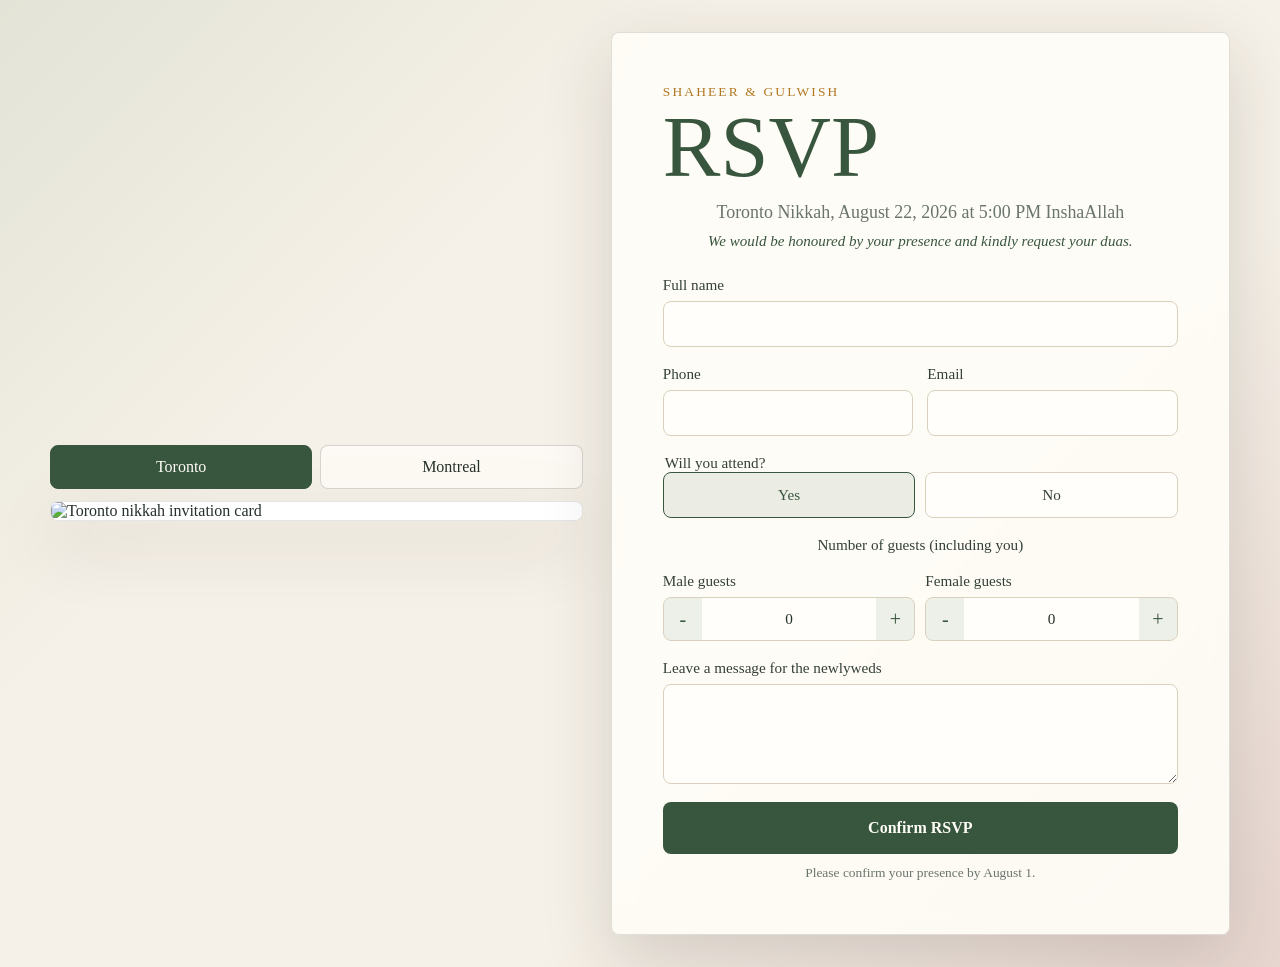
==== index.html @ 8f4cc578 "Add main RSVP guarded stepper fallback" ====
<!doctype html>
<html lang="en">
  <head>
    <meta charset="utf-8">
    <meta name="viewport" content="width=device-width, initial-scale=1">
    <title>Shaheer & Gulwish RSVP</title>
    <link rel="stylesheet" href="styles.css?v=20260627g">
    <style>
      .guest-grid{display:grid;grid-template-columns:minmax(0,1fr) minmax(0,1fr);gap:10px}.guest-control{min-width:0}.stepper{display:grid;grid-template-columns:38px minmax(34px,1fr) 38px;min-height:44px;overflow:hidden;border:1px solid var(--line);border-radius:8px;background:#fffefa}.stepper input{border:0;border-radius:0;padding:0 4px;text-align:center;appearance:textfield}.stepper input::-webkit-outer-spin-button,.stepper input::-webkit-inner-spin-button{margin:0;appearance:none}.stepper-button{min-width:0;border:0;background:rgba(111,143,108,.12);color:var(--green-dark);cursor:pointer;font-size:1.25rem;line-height:1}body[data-event="walima"] .stepper-button{background:rgba(127,18,29,.1);color:var(--rose)}@media (max-width:560px){.guest-grid{grid-template-columns:minmax(0,1fr) minmax(0,1fr)}.stepper{grid-template-columns:32px minmax(28px,1fr) 32px}}
    </style>
  </head>
  <body>
    <main class="page-shell">
      <section class="card-preview" aria-label="Wedding invitation preview">
        <div class="event-tabs" role="tablist" aria-label="Choose event">
          <button class="event-tab is-active" type="button" data-event="nikkah" aria-selected="true">
            Toronto
          </button>
          <button class="event-tab" type="button" data-event="walima" aria-selected="false">
            Montreal
          </button>
        </div>

        <div class="image-frame">
          <img id="invitationImage" src="nikkah-card.jpeg" alt="Toronto nikkah invitation card">
        </div>
      </section>

      <section class="rsvp-panel" aria-labelledby="formTitle">
        <p class="eyebrow">Shaheer & Gulwish</p>
        <h1 id="formTitle">RSVP</h1>
        <p id="eventSummary" class="event-summary">
          Toronto Nikkah, August 22, 2026 at 5:00 PM InshaAllah
        </p>
        <p class="rsvp-blessing">
          We would be honoured by your presence and kindly request your duas.
        </p>
        <form id="rsvpForm" novalidate>
          <input type="hidden" name="event" id="eventInput" value="Toronto Nikkah">
          <input type="hidden" name="event_city" id="eventCityInput" value="Toronto">
          <input type="hidden" name="event_date" id="eventDateInput" value="August 22, 2026">
          <input type="hidden" name="family" id="familyInput">

          <label>
            Full name
            <input name="name" type="text" autocomplete="name" required>
          </label>

          <div class="field-grid">
            <label>
              Phone
              <input name="phone" type="tel" autocomplete="tel" inputmode="tel">
            </label>
            <label>
              Email
              <input name="email" type="email" autocomplete="email">
            </label>
          </div>

          <fieldset>
            <legend>Will you attend?</legend>
            <div class="choice-row">
              <label class="choice">
                <input type="radio" name="attending" value="Yes" checked>
                <span>Yes</span>
              </label>
              <label class="choice">
                <input type="radio" name="attending" value="No">
                <span>No</span>
              </label>
            </div>
          </fieldset>

          <fieldset id="guestGroup" class="guest-group">
            <legend>Number of guests (including you)</legend>
            <div class="guest-grid">
              <label class="guest-control">
                <span>Male guests</span>
                <span class="stepper">
                  <button type="button" class="stepper-button" data-stepper-target="maleGuestCount" data-stepper-change="-1" aria-label="Decrease male guests">-</button>
                  <input id="maleGuestCount" name="guest_count_male" type="number" min="0" max="20" value="0" inputmode="numeric">
                  <button type="button" class="stepper-button" data-stepper-target="maleGuestCount" data-stepper-change="1" aria-label="Increase male guests">+</button>
                </span>
              </label>
              <label class="guest-control">
                <span>Female guests</span>
                <span class="stepper">
                  <button type="button" class="stepper-button" data-stepper-target="femaleGuestCount" data-stepper-change="-1" aria-label="Decrease female guests">-</button>
                  <input id="femaleGuestCount" name="guest_count_female" type="number" min="0" max="20" value="0" inputmode="numeric">
                  <button type="button" class="stepper-button" data-stepper-target="femaleGuestCount" data-stepper-change="1" aria-label="Increase female guests">+</button>
                </span>
              </label>
            </div>
            <input id="guestCount" name="guest_count" type="hidden" value="0">
          </fieldset>

          <label>
            Leave a message for the newlyweds
            <textarea name="message" rows="4"></textarea>
          </label>

          <button id="submitButton" class="submit-button" type="submit">
            Confirm RSVP
          </button>

          <p id="formStatus" class="form-status" role="status" aria-live="polite"></p>
          <p class="rsvp-deadline">Please confirm your presence by August 1.</p>
        </form>
      </section>
    </main>

    <script src="script.js?v=20260627g"></script>
    <script>
      function ensureInshaAllah() {
        const summary = document.querySelector("#eventSummary");
        if (summary && !summary.textContent.includes("InshaAllah")) {
          summary.textContent = `${summary.textContent.trim()} InshaAllah`;
        }
      }

      ensureInshaAllah();
      document.querySelectorAll(".event-tab").forEach((tab) => {
        tab.addEventListener("click", () => setTimeout(ensureInshaAllah, 0));
      });

      if (!window.rsvpStepperReady) {
        document.querySelectorAll("[data-stepper-target]").forEach((button) => {
          button.addEventListener("click", () => {
            const input = document.querySelector(`#${button.dataset.stepperTarget}`);
            const total = document.querySelector("#guestCount");

            if (!input) return;

            const change = Number(button.dataset.stepperChange) || 0;
            const min = Number(input.min) || 0;
            const max = Number(input.max) || 20;
            input.value = Math.min(Math.max((Number(input.value) || 0) + change, min), max);

            if (total) {
              const male = Number(document.querySelector("#maleGuestCount")?.value) || 0;
              const female = Number(document.querySelector("#femaleGuestCount")?.value) || 0;
              total.value = male + female;
            }
          });
        });
      }
    </script>
  </body>
</html>
---- styles.css ----
:root {
  color-scheme: light;
  --ink: #26302b;
  --muted: #69746c;
  --paper: #fffdf8;
  --line: #d9d0bd;
  --green: #6f8f6c;
  --green-dark: #38553d;
  --rose: #7f121d;
  --gold: #b07722;
  --shadow: 0 22px 70px rgba(36, 32, 25, 0.16);
}

* {
  box-sizing: border-box;
}

body {
  margin: 0;
  min-height: 100vh;
  color: var(--ink);
  background:
    linear-gradient(135deg, rgba(111, 143, 108, 0.14), transparent 32%),
    linear-gradient(315deg, rgba(127, 18, 29, 0.12), transparent 34%),
    #f6f1e8;
  font-family: Georgia, "Times New Roman", serif;
}

button,
input,
textarea {
  font: inherit;
}

.page-shell {
  width: min(1180px, calc(100% - 32px));
  min-height: 100vh;
  margin: 0 auto;
  display: grid;
  grid-template-columns: minmax(280px, 0.86fr) minmax(320px, 1fr);
  gap: 28px;
  align-items: center;
  padding: 32px 0;
}

.card-preview,
.rsvp-panel {
  min-width: 0;
}

.event-tabs {
  display: grid;
  grid-template-columns: 1fr 1fr;
  gap: 8px;
  margin-bottom: 12px;
}

.event-tab {
  min-height: 44px;
  border: 1px solid rgba(38, 48, 43, 0.18);
  border-radius: 8px;
  background: rgba(255, 253, 248, 0.72);
  color: var(--ink);
  cursor: pointer;
}

.event-tab.is-active {
  background: var(--green-dark);
  border-color: var(--green-dark);
  color: #fffdf8;
}

body[data-event="walima"] .event-tab.is-active {
  background: var(--rose);
  border-color: var(--rose);
}

.image-frame {
  overflow: hidden;
  border-radius: 8px;
  background: #fff;
  box-shadow: var(--shadow);
  border: 1px solid rgba(38, 48, 43, 0.12);
  max-height: calc(100vh - 132px);
}

.image-frame img {
  display: block;
  width: 100%;
  height: 100%;
  max-height: calc(100vh - 132px);
  object-fit: contain;
  background: #fff;
}

.rsvp-panel {
  padding: clamp(24px, 4vw, 52px);
  border: 1px solid rgba(38, 48, 43, 0.14);
  border-radius: 8px;
  background: rgba(255, 253, 248, 0.88);
  box-shadow: var(--shadow);
  backdrop-filter: blur(12px);
}

.eyebrow {
  margin: 0 0 8px;
  color: var(--gold);
  font-size: 0.84rem;
  letter-spacing: 0.16em;
  text-transform: uppercase;
}

h1 {
  margin: 0;
  color: var(--green-dark);
  font-size: clamp(2.5rem, 8vw, 5.4rem);
  line-height: 0.92;
  font-weight: 400;
}

body[data-event="walima"] h1 {
  color: var(--rose);
}

.event-summary {
  margin: 14px 0 8px;
  color: var(--muted);
  font-size: 1.12rem;
  text-align: center;
}

.rsvp-blessing {
  margin: 0 0 24px;
  color: var(--green-dark);
  font-size: 0.94rem;
  font-style: italic;
  line-height: 1.4;
  text-align: center;
}

form {
  display: grid;
  gap: 18px;
}

label,
legend {
  display: grid;
  gap: 7px;
  color: #334038;
  font-size: 0.95rem;
}

fieldset {
  margin: 0;
  padding: 0;
  border: 0;
}

.guest-group {
  display: grid;
  gap: 0;
}

.guest-group legend {
  display: block;
  width: 100%;
  margin-bottom: 18px;
  text-align: center;
}

.field-grid {
  display: grid;
  grid-template-columns: 1fr 1fr;
  gap: 14px;
}

.guest-grid {
  display: grid;
  grid-template-columns: minmax(0, 1fr) minmax(0, 1fr);
  gap: 10px;
}

.guest-control {
  min-width: 0;
}

.stepper {
  display: grid;
  grid-template-columns: 38px minmax(34px, 1fr) 38px;
  min-height: 44px;
  overflow: hidden;
  border: 1px solid var(--line);
  border-radius: 8px;
  background: #fffefa;
}

.stepper input {
  border: 0;
  border-radius: 0;
  padding: 0 4px;
  text-align: center;
  appearance: textfield;
}

.stepper input::-webkit-outer-spin-button,
.stepper input::-webkit-inner-spin-button {
  margin: 0;
  appearance: none;
}

.stepper-button {
  min-width: 0;
  border: 0;
  background: rgba(111, 143, 108, 0.12);
  color: var(--green-dark);
  cursor: pointer;
  font-size: 1.25rem;
  line-height: 1;
}

body[data-event="walima"] .stepper-button {
  background: rgba(127, 18, 29, 0.1);
  color: var(--rose);
}

.stepper-button:active {
  background: rgba(111, 143, 108, 0.22);
}

body[data-event="walima"] .stepper-button:active {
  background: rgba(127, 18, 29, 0.18);
}

input,
textarea {
  width: 100%;
  border: 1px solid var(--line);
  border-radius: 8px;
  background: #fffefa;
  color: var(--ink);
  padding: 13px 14px;
  outline: none;
}

textarea {
  resize: vertical;
}

input:focus,
textarea:focus {
  border-color: var(--green);
  box-shadow: 0 0 0 3px rgba(111, 143, 108, 0.18);
}

body[data-event="walima"] input:focus,
body[data-event="walima"] textarea:focus {
  border-color: var(--rose);
  box-shadow: 0 0 0 3px rgba(127, 18, 29, 0.13);
}

.choice-row {
  display: grid;
  grid-template-columns: 1fr 1fr;
  gap: 10px;
}

.choice {
  position: relative;
  display: block;
}

.choice input {
  position: absolute;
  inset: 0;
  opacity: 0;
  cursor: pointer;
}

.choice span {
  display: grid;
  min-height: 46px;
  place-items: center;
  border: 1px solid var(--line);
  border-radius: 8px;
  background: #fffefa;
}

.choice input:checked + span {
  border-color: var(--green-dark);
  background: rgba(111, 143, 108, 0.13);
  color: var(--green-dark);
}

body[data-event="walima"] .choice input:checked + span {
  border-color: var(--rose);
  background: rgba(127, 18, 29, 0.1);
  color: var(--rose);
}

.submit-button {
  min-height: 52px;
  border: 0;
  border-radius: 8px;
  background: var(--green-dark);
  color: #fffdf8;
  cursor: pointer;
  font-weight: 700;
}

body[data-event="walima"] .submit-button {
  background: var(--rose);
}

.submit-button:disabled {
  cursor: wait;
  opacity: 0.72;
}

.form-status {
  min-height: 22px;
  margin: 0;
  color: var(--muted);
  line-height: 1.45;
}

.form-status:empty {
  display: none;
}

.form-status.is-error {
  color: #a22222;
}

.form-status.is-success {
  color: var(--green-dark);
}

body[data-event="walima"] .form-status.is-success {
  color: var(--rose);
}

.rsvp-deadline {
  margin: -8px 0 0;
  color: var(--muted);
  font-size: 0.84rem;
  line-height: 1.4;
  text-align: center;
}

@media (max-width: 860px) {
  .page-shell {
    grid-template-columns: 1fr;
    align-items: start;
    padding: 18px 0 28px;
  }

  .image-frame {
    max-height: 58vh;
  }

  .image-frame img {
    max-height: 58vh;
  }
}

@media (max-width: 560px) {
  .page-shell {
    width: min(100% - 20px, 520px);
  }

  .field-grid {
    grid-template-columns: 1fr;
  }

  .guest-grid {
    grid-template-columns: minmax(0, 1fr) minmax(0, 1fr);
  }

  .stepper {
    grid-template-columns: 32px minmax(28px, 1fr) 32px;
  }

  .rsvp-panel {
    padding: 22px 16px;
  }
}
.map-button {
  display: inline-block;
  padding: 12px 24px;
  margin-top: 10px;
  border-radius: 999px;
  text-decoration: none;
  font-weight: 600;
  transition: 0.2s ease;
  border: 1px solid #c8b273;
  color: #5a4a2a;
  background: #f8f3e7;
}

.map-button:hover {
  transform: translateY(-1px);
}
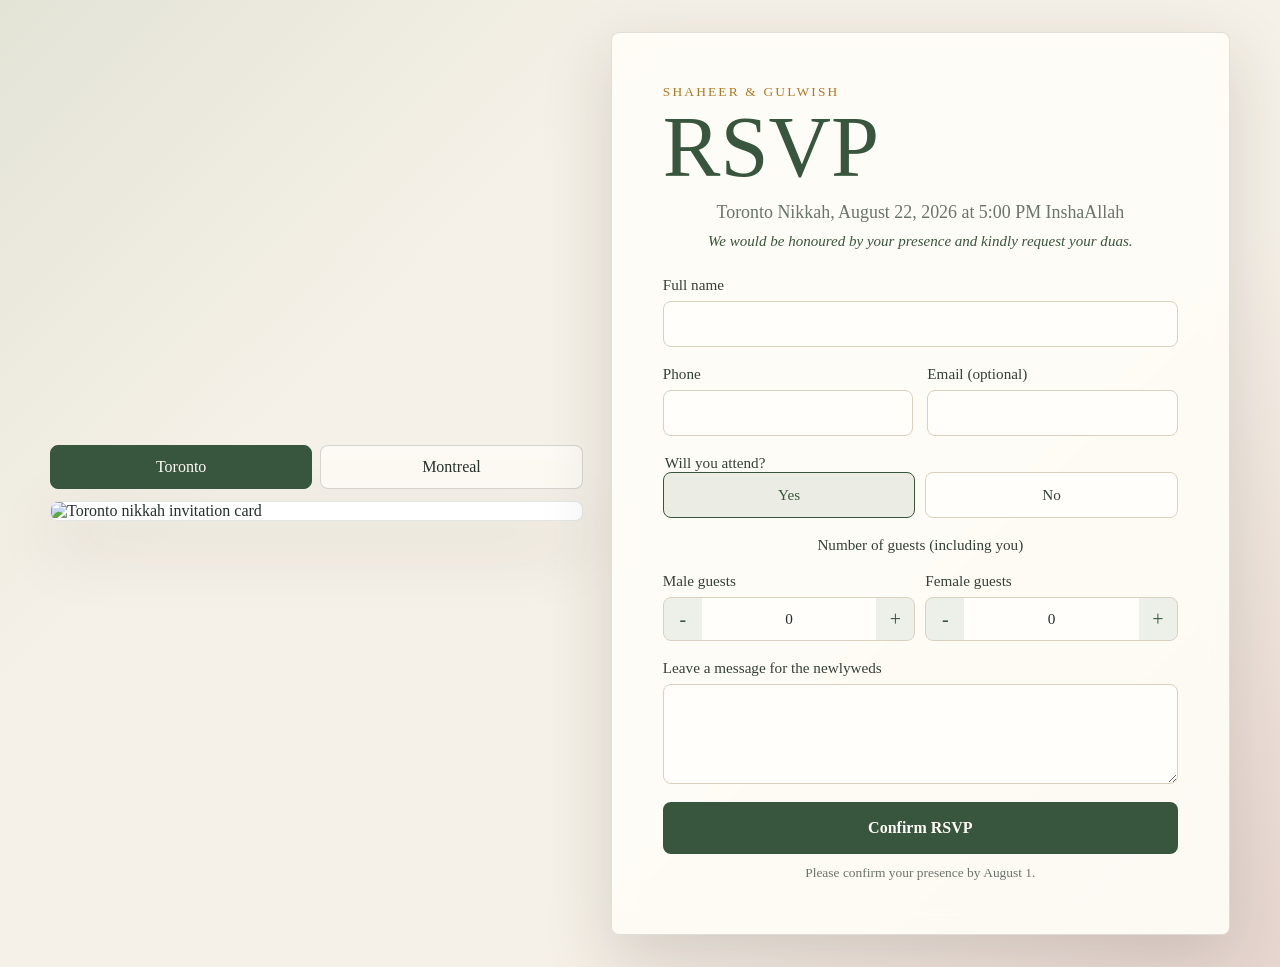
==== commit fdd04e1d: "Mark main RSVP email field optional" ====
--- a/index.html
+++ b/index.html
@@ -52,7 +52,7 @@
               <input name="phone" type="tel" autocomplete="tel" inputmode="tel">
             </label>
             <label>
-              Email
+              Email (optional)
               <input name="email" type="email" autocomplete="email">
             </label>
           </div>
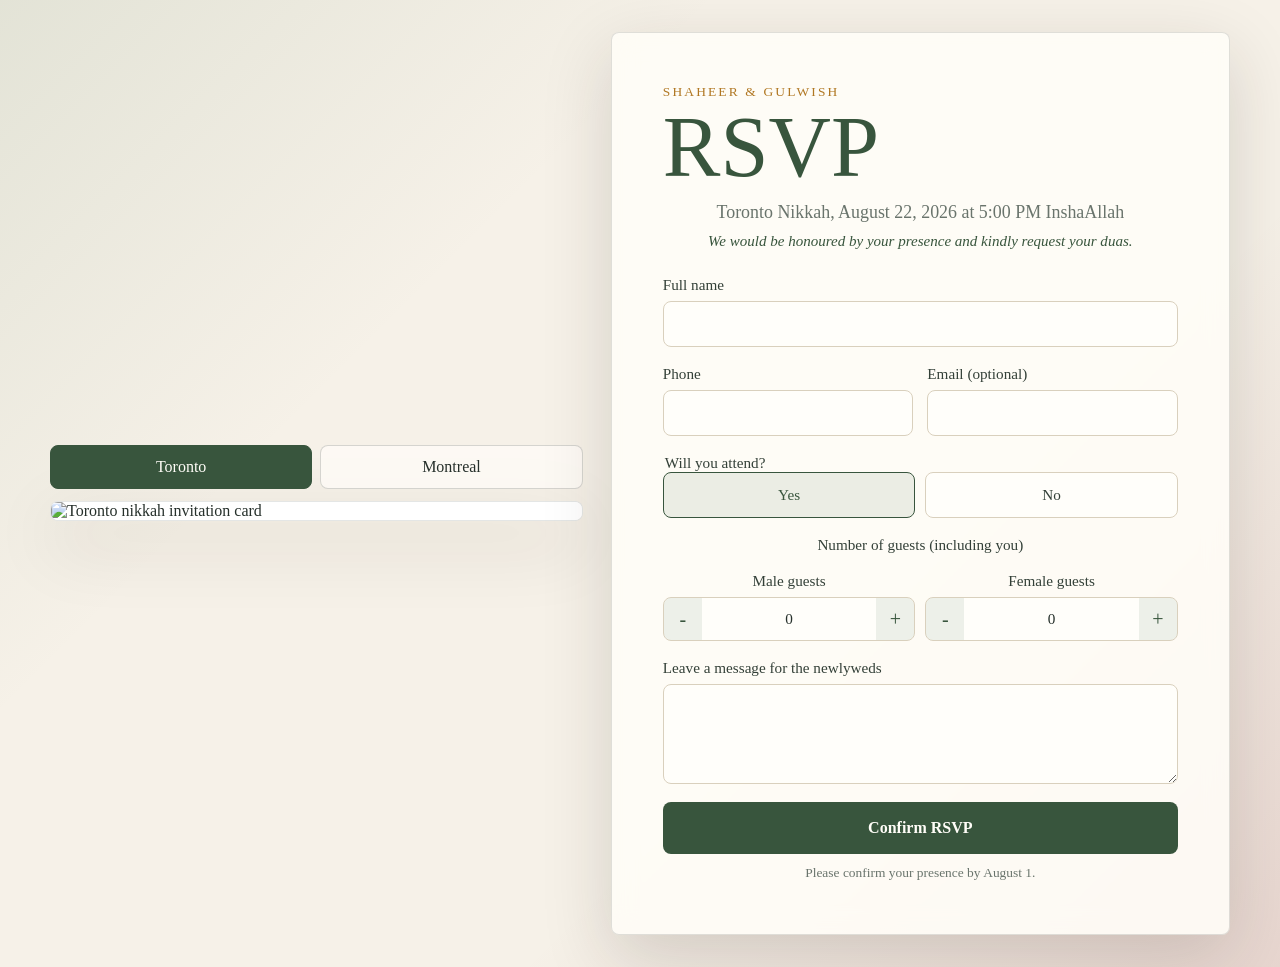
==== commit d1d4b6c4: "Bust main RSVP Nikkah card cache" ====
--- a/index.html
+++ b/index.html
@@ -6,7 +6,7 @@
     <title>Shaheer & Gulwish RSVP</title>
     <link rel="stylesheet" href="styles.css?v=20260627g">
     <style>
-      .guest-grid{display:grid;grid-template-columns:minmax(0,1fr) minmax(0,1fr);gap:10px}.guest-control{min-width:0}.stepper{display:grid;grid-template-columns:38px minmax(34px,1fr) 38px;min-height:44px;overflow:hidden;border:1px solid var(--line);border-radius:8px;background:#fffefa}.stepper input{border:0;border-radius:0;padding:0 4px;text-align:center;appearance:textfield}.stepper input::-webkit-outer-spin-button,.stepper input::-webkit-inner-spin-button{margin:0;appearance:none}.stepper-button{min-width:0;border:0;background:rgba(111,143,108,.12);color:var(--green-dark);cursor:pointer;font-size:1.25rem;line-height:1}body[data-event="walima"] .stepper-button{background:rgba(127,18,29,.1);color:var(--rose)}@media (max-width:560px){.guest-grid{grid-template-columns:minmax(0,1fr) minmax(0,1fr)}.stepper{grid-template-columns:32px minmax(28px,1fr) 32px}}
+      .guest-grid{display:grid;grid-template-columns:minmax(0,1fr) minmax(0,1fr);gap:10px}.guest-control{min-width:0;text-align:center}.stepper{display:grid;grid-template-columns:38px minmax(34px,1fr) 38px;min-height:44px;overflow:hidden;border:1px solid var(--line);border-radius:8px;background:#fffefa}.stepper input{border:0;border-radius:0;padding:0 4px;text-align:center;appearance:textfield}.stepper input::-webkit-outer-spin-button,.stepper input::-webkit-inner-spin-button{margin:0;appearance:none}.stepper-button{min-width:0;border:0;background:rgba(111,143,108,.12);color:var(--green-dark);cursor:pointer;font-size:1.25rem;line-height:1}body[data-event="walima"] .stepper-button{background:rgba(127,18,29,.1);color:var(--rose)}@media (max-width:560px){.guest-grid{grid-template-columns:minmax(0,1fr) minmax(0,1fr)}.stepper{grid-template-columns:32px minmax(28px,1fr) 32px}}
     </style>
   </head>
   <body>
@@ -22,7 +22,7 @@
         </div>
 
         <div class="image-frame">
-          <img id="invitationImage" src="nikkah-card.jpeg" alt="Toronto nikkah invitation card">
+          <img id="invitationImage" src="nikkah-card.jpeg?v=20260627h" alt="Toronto nikkah invitation card">
         </div>
       </section>
 
--- a/styles.css
+++ b/styles.css
@@ -183,6 +183,7 @@
 
 .guest-control {
   min-width: 0;
+  text-align: center;
 }
 
 .stepper {
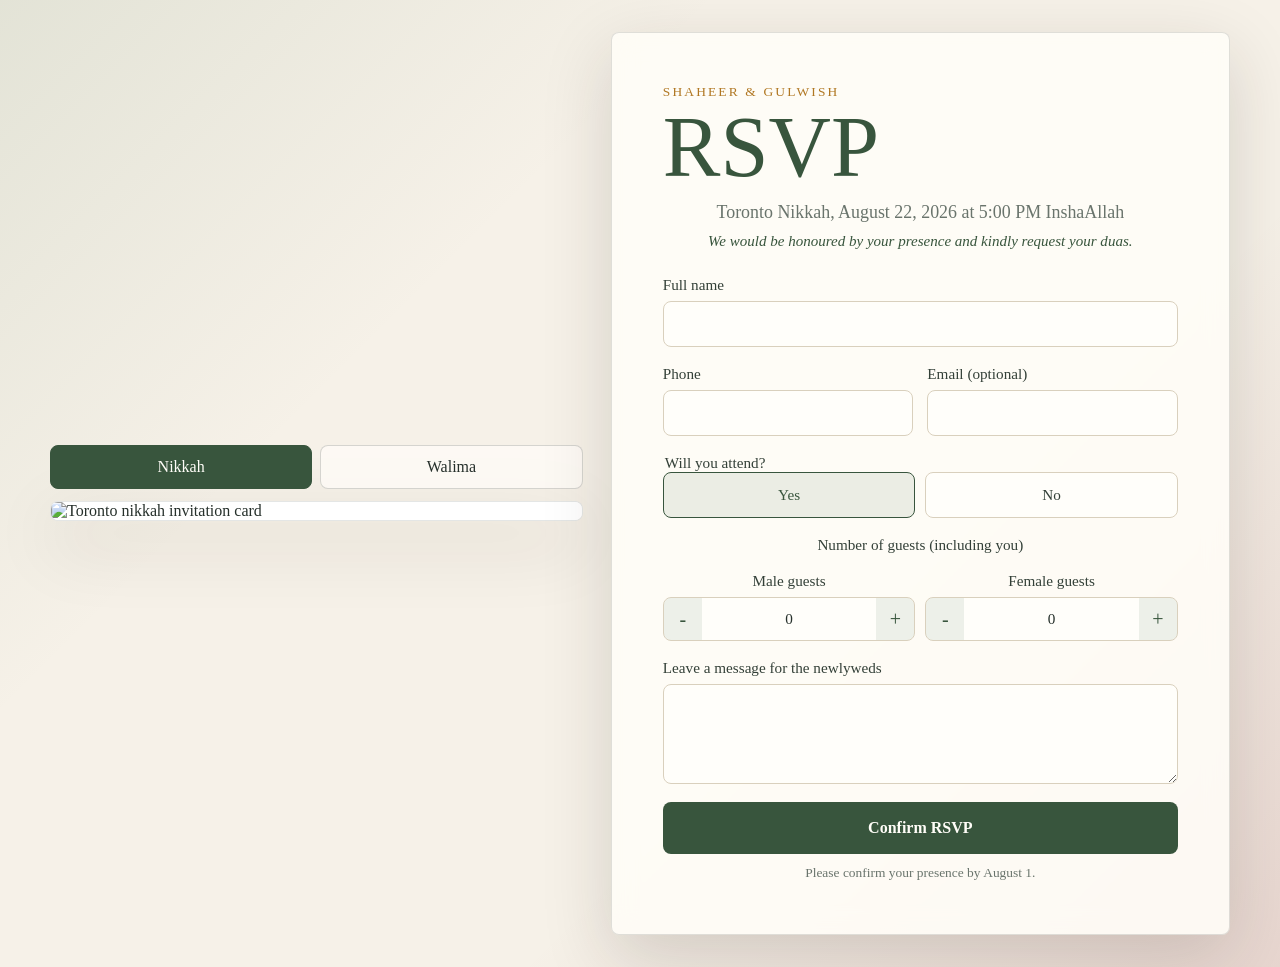
==== commit bfa2afc9: "Update combined RSVP event switcher labels" ====
--- a/index.html
+++ b/index.html
@@ -4,7 +4,7 @@
     <meta charset="utf-8">
     <meta name="viewport" content="width=device-width, initial-scale=1">
     <title>Shaheer & Gulwish RSVP</title>
-    <link rel="stylesheet" href="styles.css?v=20260627g">
+    <link rel="stylesheet" href="styles.css?v=20260629a">
     <style>
       .guest-grid{display:grid;grid-template-columns:minmax(0,1fr) minmax(0,1fr);gap:10px}.guest-control{min-width:0;text-align:center}.stepper{display:grid;grid-template-columns:38px minmax(34px,1fr) 38px;min-height:44px;overflow:hidden;border:1px solid var(--line);border-radius:8px;background:#fffefa}.stepper input{border:0;border-radius:0;padding:0 4px;text-align:center;appearance:textfield}.stepper input::-webkit-outer-spin-button,.stepper input::-webkit-inner-spin-button{margin:0;appearance:none}.stepper-button{min-width:0;border:0;background:rgba(111,143,108,.12);color:var(--green-dark);cursor:pointer;font-size:1.25rem;line-height:1}body[data-event="walima"] .stepper-button{background:rgba(127,18,29,.1);color:var(--rose)}@media (max-width:560px){.guest-grid{grid-template-columns:minmax(0,1fr) minmax(0,1fr)}.stepper{grid-template-columns:32px minmax(28px,1fr) 32px}}
     </style>
@@ -14,10 +14,10 @@
       <section class="card-preview" aria-label="Wedding invitation preview">
         <div class="event-tabs" role="tablist" aria-label="Choose event">
           <button class="event-tab is-active" type="button" data-event="nikkah" aria-selected="true">
-            Toronto
+            Nikkah
           </button>
           <button class="event-tab" type="button" data-event="walima" aria-selected="false">
-            Montreal
+            Walima
           </button>
         </div>
 
@@ -109,7 +109,7 @@
       </section>
     </main>
 
-    <script src="script.js?v=20260627g"></script>
+    <script src="script.js?v=20260629a"></script>
     <script>
       function ensureInshaAllah() {
         const summary = document.querySelector("#eventSummary");
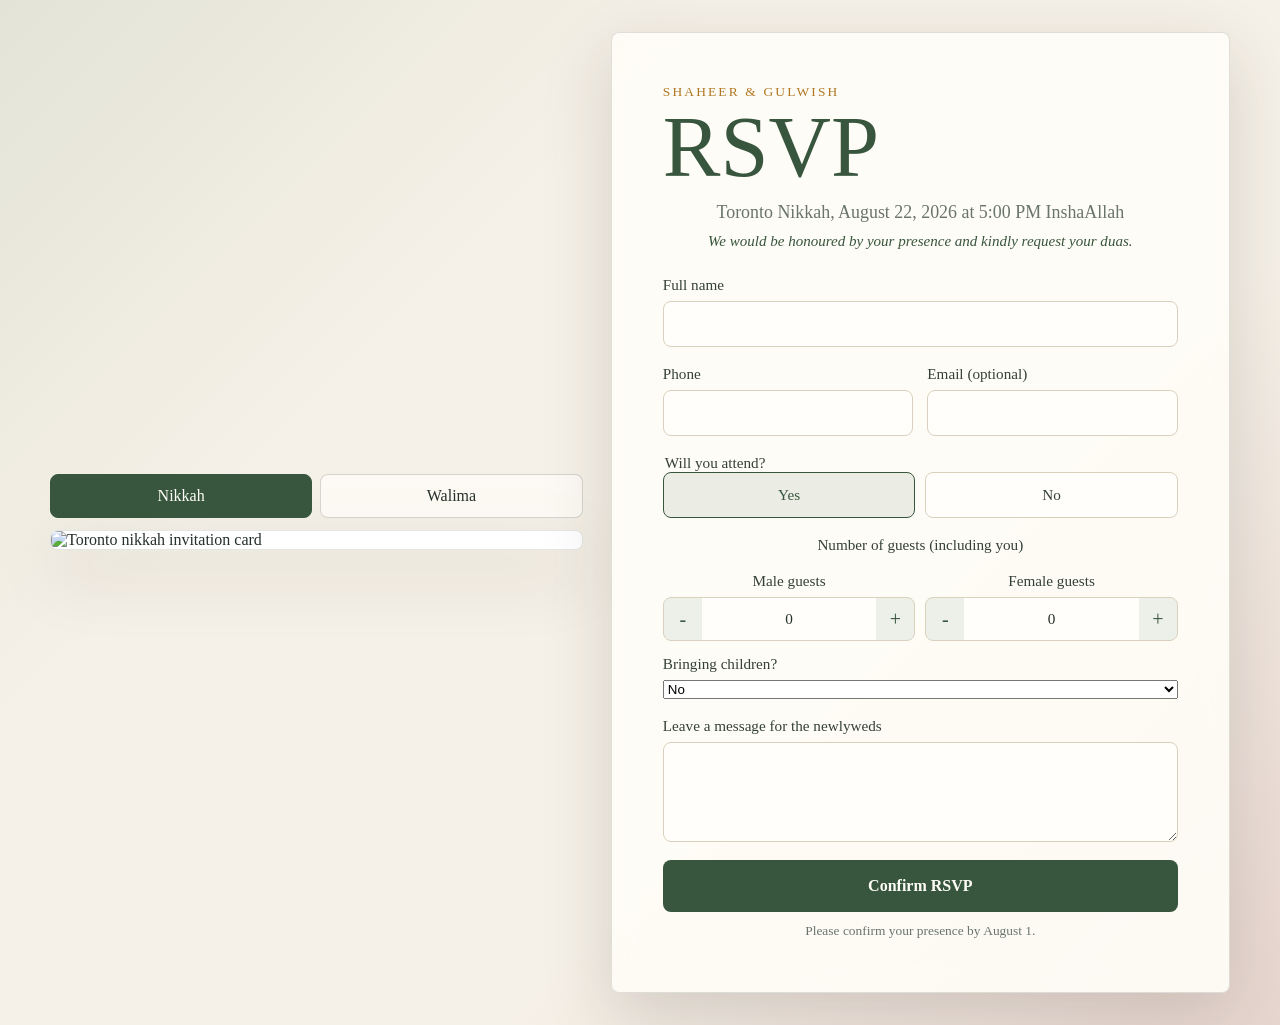
==== commit d8b86477: "Add optional children field to combined RSVP" ====
--- a/index.html
+++ b/index.html
@@ -6,7 +6,7 @@
     <title>Shaheer & Gulwish RSVP</title>
     <link rel="stylesheet" href="styles.css?v=20260629a">
     <style>
-      .guest-grid{display:grid;grid-template-columns:minmax(0,1fr) minmax(0,1fr);gap:10px}.guest-control{min-width:0;text-align:center}.stepper{display:grid;grid-template-columns:38px minmax(34px,1fr) 38px;min-height:44px;overflow:hidden;border:1px solid var(--line);border-radius:8px;background:#fffefa}.stepper input{border:0;border-radius:0;padding:0 4px;text-align:center;appearance:textfield}.stepper input::-webkit-outer-spin-button,.stepper input::-webkit-inner-spin-button{margin:0;appearance:none}.stepper-button{min-width:0;border:0;background:rgba(111,143,108,.12);color:var(--green-dark);cursor:pointer;font-size:1.25rem;line-height:1}body[data-event="walima"] .stepper-button{background:rgba(127,18,29,.1);color:var(--rose)}@media (max-width:560px){.guest-grid{grid-template-columns:minmax(0,1fr) minmax(0,1fr)}.stepper{grid-template-columns:32px minmax(28px,1fr) 32px}}
+      .guest-grid{display:grid;grid-template-columns:minmax(0,1fr) minmax(0,1fr);gap:10px}.guest-control{min-width:0;text-align:center}.stepper{display:grid;grid-template-columns:38px minmax(34px,1fr) 38px;min-height:44px;overflow:hidden;border:1px solid var(--line);border-radius:8px;background:#fffefa}.stepper input{border:0;border-radius:0;padding:0 4px;text-align:center;appearance:textfield}.stepper input::-webkit-outer-spin-button,.stepper input::-webkit-inner-spin-button{margin:0;appearance:none}.stepper-button{min-width:0;border:0;background:rgba(111,143,108,.12);color:var(--green-dark);cursor:pointer;font-size:1.25rem;line-height:1}.children-toggle{margin-top:14px}.children-count{margin-top:10px;max-width:220px}.children-count[hidden]{display:none}body[data-event="walima"] .stepper-button{background:rgba(127,18,29,.1);color:var(--rose)}@media (max-width:560px){.guest-grid{grid-template-columns:minmax(0,1fr) minmax(0,1fr)}.stepper{grid-template-columns:32px minmax(28px,1fr) 32px}}
     </style>
   </head>
   <body>
@@ -22,7 +22,7 @@
         </div>
 
         <div class="image-frame">
-          <img id="invitationImage" src="nikkah-card.jpeg?v=20260627h" alt="Toronto nikkah invitation card">
+          <img id="invitationImage" src="nikkah-card-20260701.svg" alt="Toronto nikkah invitation card">
         </div>
       </section>
 
@@ -91,6 +91,21 @@
                 </span>
               </label>
             </div>
+            <label class="children-toggle">
+              Bringing children?
+              <select id="bringingChildren" name="bringing_children">
+                <option value="No" selected>No</option>
+                <option value="Yes">Yes</option>
+              </select>
+            </label>
+            <label id="childrenCountWrap" class="guest-control children-count" hidden>
+              <span>Children</span>
+              <span class="stepper">
+                <button type="button" class="stepper-button" data-stepper-target="childrenGuestCount" data-stepper-change="-1" aria-label="Decrease children">-</button>
+                <input id="childrenGuestCount" name="guest_count_children" type="number" min="0" max="20" value="0" inputmode="numeric">
+                <button type="button" class="stepper-button" data-stepper-target="childrenGuestCount" data-stepper-change="1" aria-label="Increase children">+</button>
+              </span>
+            </label>
             <input id="guestCount" name="guest_count" type="hidden" value="0">
           </fieldset>
 
@@ -109,7 +124,7 @@
       </section>
     </main>
 
-    <script src="script.js?v=20260629a"></script>
+    <script src="script.js?v=20260713a"></script>
     <script>
       function ensureInshaAllah() {
         const summary = document.querySelector("#eventSummary");
@@ -139,7 +154,8 @@
             if (total) {
               const male = Number(document.querySelector("#maleGuestCount")?.value) || 0;
               const female = Number(document.querySelector("#femaleGuestCount")?.value) || 0;
-              total.value = male + female;
+              const children = Number(document.querySelector("#childrenGuestCount")?.value) || 0;
+              total.value = male + female + children;
             }
           });
         });
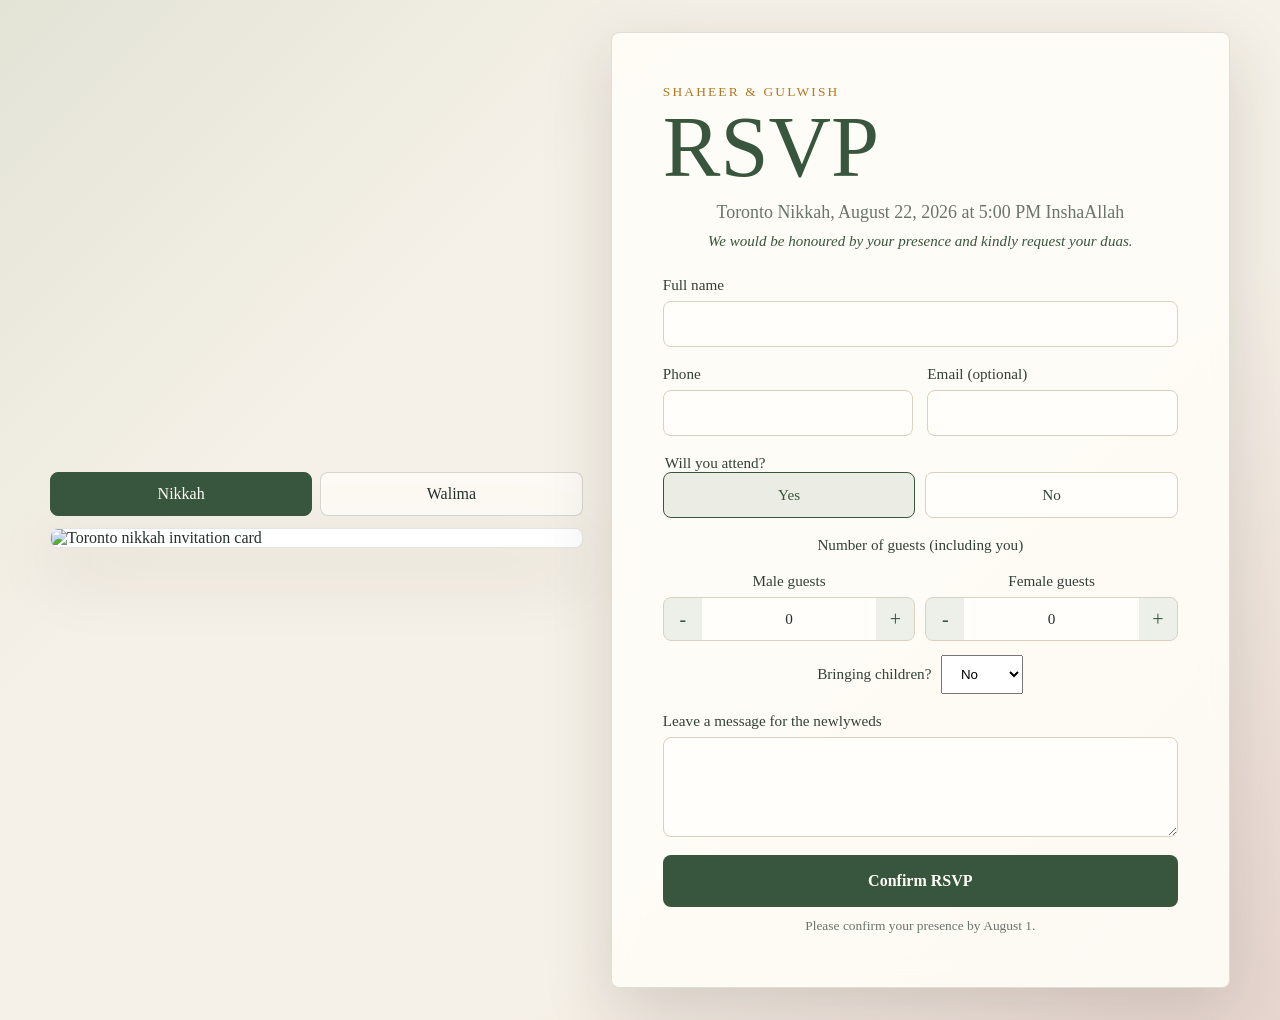
==== commit dd33bb73: "Make children RSVP dropdown compact" ====
--- a/index.html
+++ b/index.html
@@ -6,7 +6,7 @@
     <title>Shaheer & Gulwish RSVP</title>
     <link rel="stylesheet" href="styles.css?v=20260629a">
     <style>
-      .guest-grid{display:grid;grid-template-columns:minmax(0,1fr) minmax(0,1fr);gap:10px}.guest-control{min-width:0;text-align:center}.stepper{display:grid;grid-template-columns:38px minmax(34px,1fr) 38px;min-height:44px;overflow:hidden;border:1px solid var(--line);border-radius:8px;background:#fffefa}.stepper input{border:0;border-radius:0;padding:0 4px;text-align:center;appearance:textfield}.stepper input::-webkit-outer-spin-button,.stepper input::-webkit-inner-spin-button{margin:0;appearance:none}.stepper-button{min-width:0;border:0;background:rgba(111,143,108,.12);color:var(--green-dark);cursor:pointer;font-size:1.25rem;line-height:1}.children-toggle{margin-top:14px}.children-count{margin-top:10px;max-width:220px}.children-count[hidden]{display:none}body[data-event="walima"] .stepper-button{background:rgba(127,18,29,.1);color:var(--rose)}@media (max-width:560px){.guest-grid{grid-template-columns:minmax(0,1fr) minmax(0,1fr)}.stepper{grid-template-columns:32px minmax(28px,1fr) 32px}}
+      .guest-grid{display:grid;grid-template-columns:minmax(0,1fr) minmax(0,1fr);gap:10px}.guest-control{min-width:0;text-align:center}.stepper{display:grid;grid-template-columns:38px minmax(34px,1fr) 38px;min-height:44px;overflow:hidden;border:1px solid var(--line);border-radius:8px;background:#fffefa}.stepper input{border:0;border-radius:0;padding:0 4px;text-align:center;appearance:textfield}.stepper input::-webkit-outer-spin-button,.stepper input::-webkit-inner-spin-button{margin:0;appearance:none}.stepper-button{min-width:0;border:0;background:rgba(111,143,108,.12);color:var(--green-dark);cursor:pointer;font-size:1.25rem;line-height:1}.children-toggle{display:flex;align-items:center;justify-content:center;gap:10px;margin-top:14px;text-align:center}.children-toggle select{width:auto;min-width:78px;max-width:92px;padding:10px 26px 10px 12px;text-align:center}.children-count{width:100%;max-width:220px;margin:10px auto 0}.children-count[hidden]{display:none}body[data-event="walima"] .stepper-button{background:rgba(127,18,29,.1);color:var(--rose)}@media (max-width:560px){.guest-grid{grid-template-columns:minmax(0,1fr) minmax(0,1fr)}.stepper{grid-template-columns:32px minmax(28px,1fr) 32px}.children-toggle{gap:8px}}
     </style>
   </head>
   <body>
@@ -93,7 +93,7 @@
             </div>
             <label class="children-toggle">
               Bringing children?
-              <select id="bringingChildren" name="bringing_children">
+              <select id="bringingChildren" name="bringing_children" onchange="syncGuestField()">
                 <option value="No" selected>No</option>
                 <option value="Yes">Yes</option>
               </select>
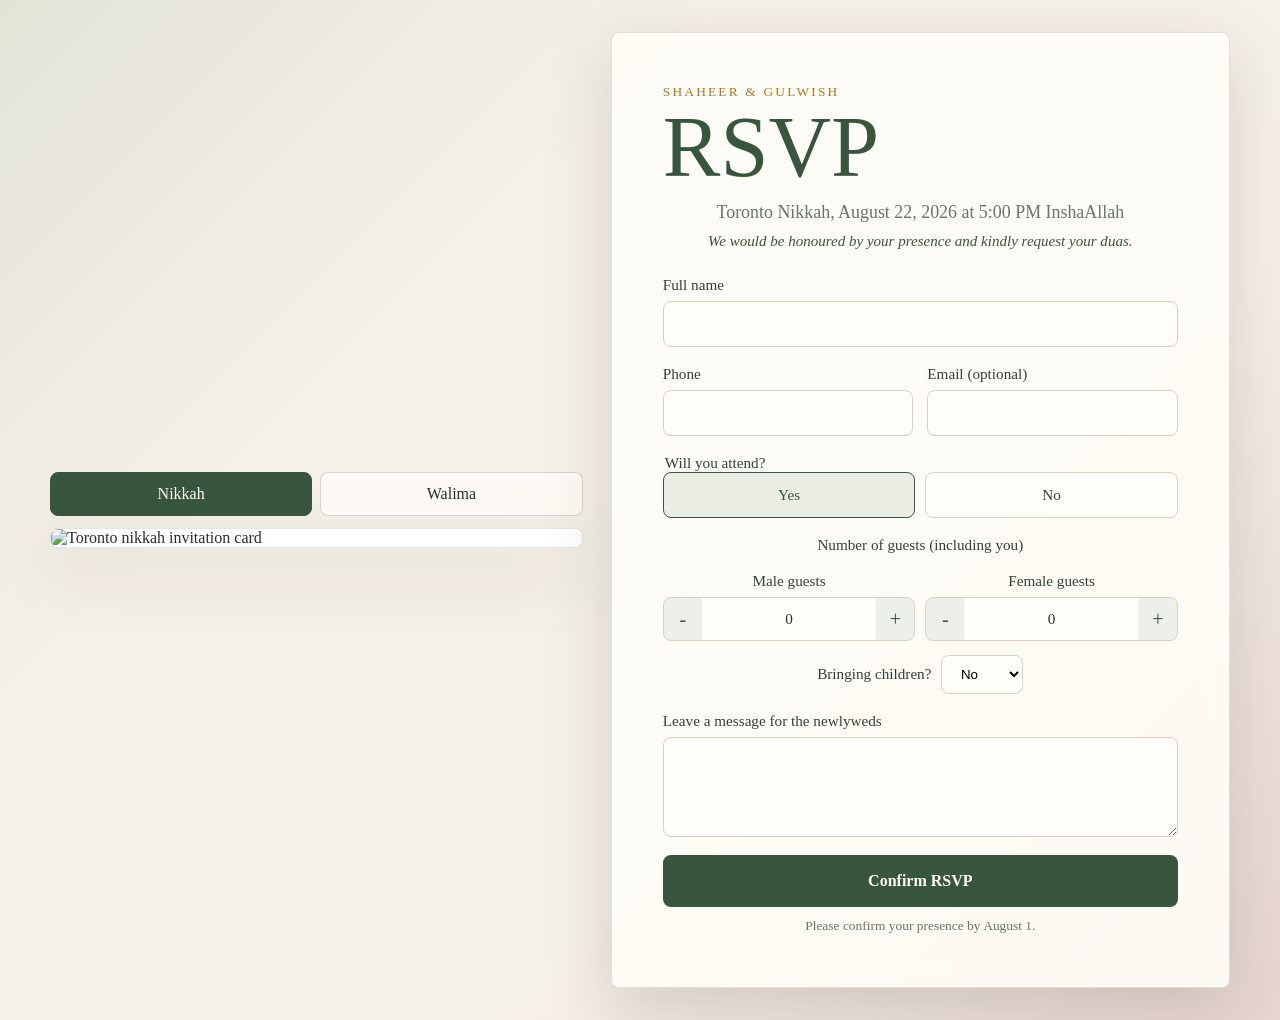
==== commit c921dd33: "Round children dropdown to match counters" ====
--- a/index.html
+++ b/index.html
@@ -6,7 +6,7 @@
     <title>Shaheer & Gulwish RSVP</title>
     <link rel="stylesheet" href="styles.css?v=20260629a">
     <style>
-      .guest-grid{display:grid;grid-template-columns:minmax(0,1fr) minmax(0,1fr);gap:10px}.guest-control{min-width:0;text-align:center}.stepper{display:grid;grid-template-columns:38px minmax(34px,1fr) 38px;min-height:44px;overflow:hidden;border:1px solid var(--line);border-radius:8px;background:#fffefa}.stepper input{border:0;border-radius:0;padding:0 4px;text-align:center;appearance:textfield}.stepper input::-webkit-outer-spin-button,.stepper input::-webkit-inner-spin-button{margin:0;appearance:none}.stepper-button{min-width:0;border:0;background:rgba(111,143,108,.12);color:var(--green-dark);cursor:pointer;font-size:1.25rem;line-height:1}.children-toggle{display:flex;align-items:center;justify-content:center;gap:10px;margin-top:14px;text-align:center}.children-toggle select{width:auto;min-width:78px;max-width:92px;padding:10px 26px 10px 12px;text-align:center}.children-count{width:100%;max-width:220px;margin:10px auto 0}.children-count[hidden]{display:none}body[data-event="walima"] .stepper-button{background:rgba(127,18,29,.1);color:var(--rose)}@media (max-width:560px){.guest-grid{grid-template-columns:minmax(0,1fr) minmax(0,1fr)}.stepper{grid-template-columns:32px minmax(28px,1fr) 32px}.children-toggle{gap:8px}}
+      .guest-grid{display:grid;grid-template-columns:minmax(0,1fr) minmax(0,1fr);gap:10px}.guest-control{min-width:0;text-align:center}.stepper{display:grid;grid-template-columns:38px minmax(34px,1fr) 38px;min-height:44px;overflow:hidden;border:1px solid var(--line);border-radius:8px;background:#fffefa}.stepper input{border:0;border-radius:0;padding:0 4px;text-align:center;appearance:textfield}.stepper input::-webkit-outer-spin-button,.stepper input::-webkit-inner-spin-button{margin:0;appearance:none}.stepper-button{min-width:0;border:0;background:rgba(111,143,108,.12);color:var(--green-dark);cursor:pointer;font-size:1.25rem;line-height:1}.children-toggle{display:flex;align-items:center;justify-content:center;gap:10px;margin-top:14px;text-align:center}.children-toggle select{width:auto;min-width:78px;max-width:92px;padding:10px 26px 10px 12px;border:1px solid var(--line);border-radius:8px;background:#fffefa;text-align:center}.children-count{display:grid;justify-self:center;justify-items:center;width:100%;max-width:220px;margin:10px auto 0}.children-count .stepper{width:100%}.children-count[hidden]{display:none}body[data-event="walima"] .stepper-button{background:rgba(127,18,29,.1);color:var(--rose)}@media (max-width:560px){.guest-grid{grid-template-columns:minmax(0,1fr) minmax(0,1fr)}.stepper{grid-template-columns:32px minmax(28px,1fr) 32px}.children-toggle{gap:8px}}
     </style>
   </head>
   <body>
